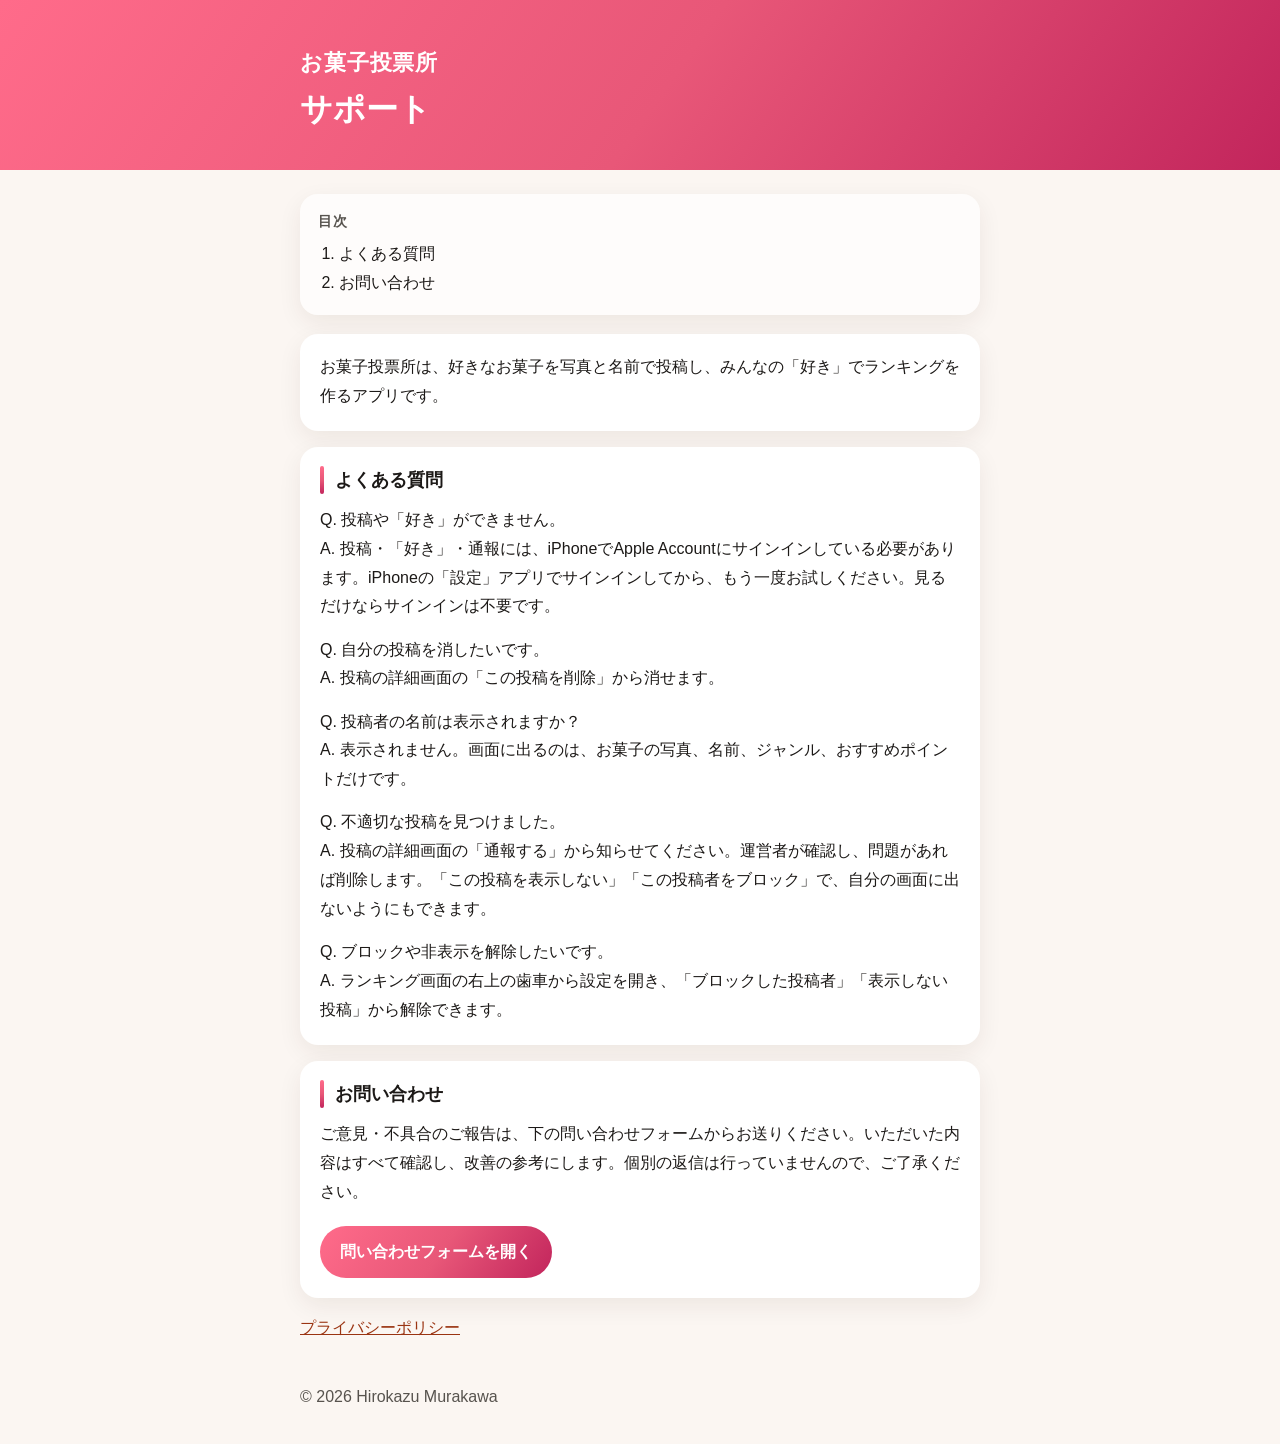
==== index.html @ 23c509de "お菓子投票所のサポートページとプライバシーポリシーを追加 Co-authored-by: Cursor <cursoragent@cursor.com>" ====
<!DOCTYPE html>
<html lang="ja">
<head>
  <meta charset="utf-8">
  <meta name="viewport" content="width=device-width, initial-scale=1">
  <title>サポート - お菓子投票所</title>
  <link rel="stylesheet" href="assets/style.css">
</head>
<body>
  <header class="site-header">
    <div class="wrap">
      <p class="app-name">お菓子投票所</p>
      <h1>サポート</h1>
    </div>
  </header>

  <main class="wrap">
    <nav class="toc" aria-label="目次">
      <p>目次</p>
      <ol>
        <li><a href="#faq">よくある質問</a></li>
        <li><a href="#contact">お問い合わせ</a></li>
      </ol>
    </nav>

    <section class="card">
      <p>お菓子投票所は、好きなお菓子を写真と名前で投稿し、みんなの「好き」でランキングを作るアプリです。</p>
    </section>

    <section class="card" id="faq">
      <h2>よくある質問</h2>
      <p>Q. 投稿や「好き」ができません。<br>A. 投稿・「好き」・通報には、iPhoneでApple Accountにサインインしている必要があります。iPhoneの「設定」アプリでサインインしてから、もう一度お試しください。見るだけならサインインは不要です。</p>
      <p>Q. 自分の投稿を消したいです。<br>A. 投稿の詳細画面の「この投稿を削除」から消せます。</p>
      <p>Q. 投稿者の名前は表示されますか？<br>A. 表示されません。画面に出るのは、お菓子の写真、名前、ジャンル、おすすめポイントだけです。</p>
      <p>Q. 不適切な投稿を見つけました。<br>A. 投稿の詳細画面の「通報する」から知らせてください。運営者が確認し、問題があれば削除します。「この投稿を表示しない」「この投稿者をブロック」で、自分の画面に出ないようにもできます。</p>
      <p>Q. ブロックや非表示を解除したいです。<br>A. ランキング画面の右上の歯車から設定を開き、「ブロックした投稿者」「表示しない投稿」から解除できます。</p>
    </section>

    <section class="card" id="contact">
      <h2>お問い合わせ</h2>
      <p>ご意見・不具合のご報告は、下の問い合わせフォームからお送りください。いただいた内容はすべて確認し、改善の参考にします。個別の返信は行っていませんので、ご了承ください。</p>
      <p><a class="button" href="https://forms.gle/LdUSMGVDYRxPjCPt6">問い合わせフォームを開く</a></p>
    </section>

    <p class="page-links"><a href="privacy.html">プライバシーポリシー</a></p>
  </main>

  <footer class="site-footer">
    <div class="wrap">
      <p>© 2026 Hirokazu Murakawa</p>
    </div>
  </footer>
</body>
</html>
---- assets/style.css ----
/* 色は変数だけ変えれば、別アプリの同じレイアウトに使える。 */
:root {
  --accent-start: #ff6b8a;
  --accent-mid: #e85778;
  --accent-end: #c2255c;
  --page-bg: #fbf6f2;
  --card-bg: #ffffff;
  --text: #1c1917;
  --muted: #57534e;
  --link: #9a3412;
  --shadow: 0 8px 24px rgba(60, 30, 20, 0.07);
  --toc-bg: rgba(255, 255, 255, 0.72);
}

@media (prefers-color-scheme: dark) {
  :root {
    --page-bg: #0c1730;
    --card-bg: #172544;
    --text: #f4f0e8;
    --muted: #d5d0c6;
    --link: #ffc2a8;
    --shadow: 0 10px 28px rgba(0, 0, 0, 0.28);
    --toc-bg: rgba(23, 37, 68, 0.9);
  }
}

* { box-sizing: border-box; }

html { scroll-behavior: smooth; }

@media (prefers-reduced-motion: reduce) {
  html { scroll-behavior: auto; }
}

body {
  margin: 0;
  background: var(--page-bg);
  color: var(--text);
  font-family: -apple-system, "Hiragino Sans", sans-serif;
  font-size: 16px;
  line-height: 1.8;
}

.wrap {
  max-width: 720px;
  margin: 0 auto;
  padding: 0 1.25rem;
}

.site-header {
  background: linear-gradient(125deg, var(--accent-start), var(--accent-mid) 52%, var(--accent-end));
  color: #fff;
}

.site-header .wrap {
  padding-top: 2.75rem;
  padding-bottom: 2.4rem;
}

.app-name {
  margin: 0 0 0.35rem;
  font-size: 1.35rem;
  font-weight: 700;
  letter-spacing: 0.04em;
}

h1 {
  margin: 0;
  font-size: 2rem;
  line-height: 1.35;
  font-weight: 700;
}

.dates {
  margin: 1rem 0 0;
  font-size: 0.95rem;
  line-height: 1.7;
  color: rgba(255, 255, 255, 0.92);
}

main.wrap {
  padding-top: 1.5rem;
  padding-bottom: 2.5rem;
}

.toc {
  margin: 0 0 1.15rem;
  padding: 1rem 1.15rem 1.1rem;
  background: var(--toc-bg);
  border-radius: 18px;
  box-shadow: var(--shadow);
}

.toc p {
  margin: 0 0 0.35rem;
  font-size: 0.85rem;
  font-weight: 700;
  letter-spacing: 0.08em;
  color: var(--muted);
}

.toc ol {
  margin: 0;
  padding-left: 1.3rem;
}

.toc a {
  color: var(--text);
  text-decoration: none;
}

.toc a:hover,
.toc a:focus-visible {
  color: var(--accent-mid);
}

.card {
  margin: 0 0 1rem;
  padding: 1.2rem 1.25rem 1.3rem;
  background: var(--card-bg);
  border-radius: 18px;
  box-shadow: var(--shadow);
}

.card h2 {
  display: flex;
  align-items: stretch;
  gap: 0.7rem;
  margin: 0 0 0.75rem;
  font-size: 1.15rem;
  line-height: 1.5;
}

.card h2::before {
  content: "";
  width: 4px;
  border-radius: 999px;
  background: linear-gradient(var(--accent-start), var(--accent-mid), var(--accent-end));
}

p, li { font-size: 16px; }

.card p { margin: 0 0 0.9rem; }
.card p:last-child { margin-bottom: 0; }

ul {
  margin: 0 0 0.9rem;
  padding-left: 1.3rem;
}

a {
  color: var(--link);
  word-break: break-all;
}

.button {
  display: inline-block;
  margin-top: 0.35rem;
  padding: 0.7rem 1.25rem;
  border-radius: 999px;
  background: linear-gradient(125deg, var(--accent-start), var(--accent-mid) 52%, var(--accent-end));
  color: #fff;
  font-weight: 700;
  text-decoration: none;
  word-break: keep-all;
}

.page-links {
  margin: 0.4rem 0 0;
}

.site-footer {
  padding-bottom: 2rem;
  color: var(--muted);
  font-size: 0.9rem;
}

.site-footer p { margin: 0; }

section[id] { scroll-margin-top: 1rem; }
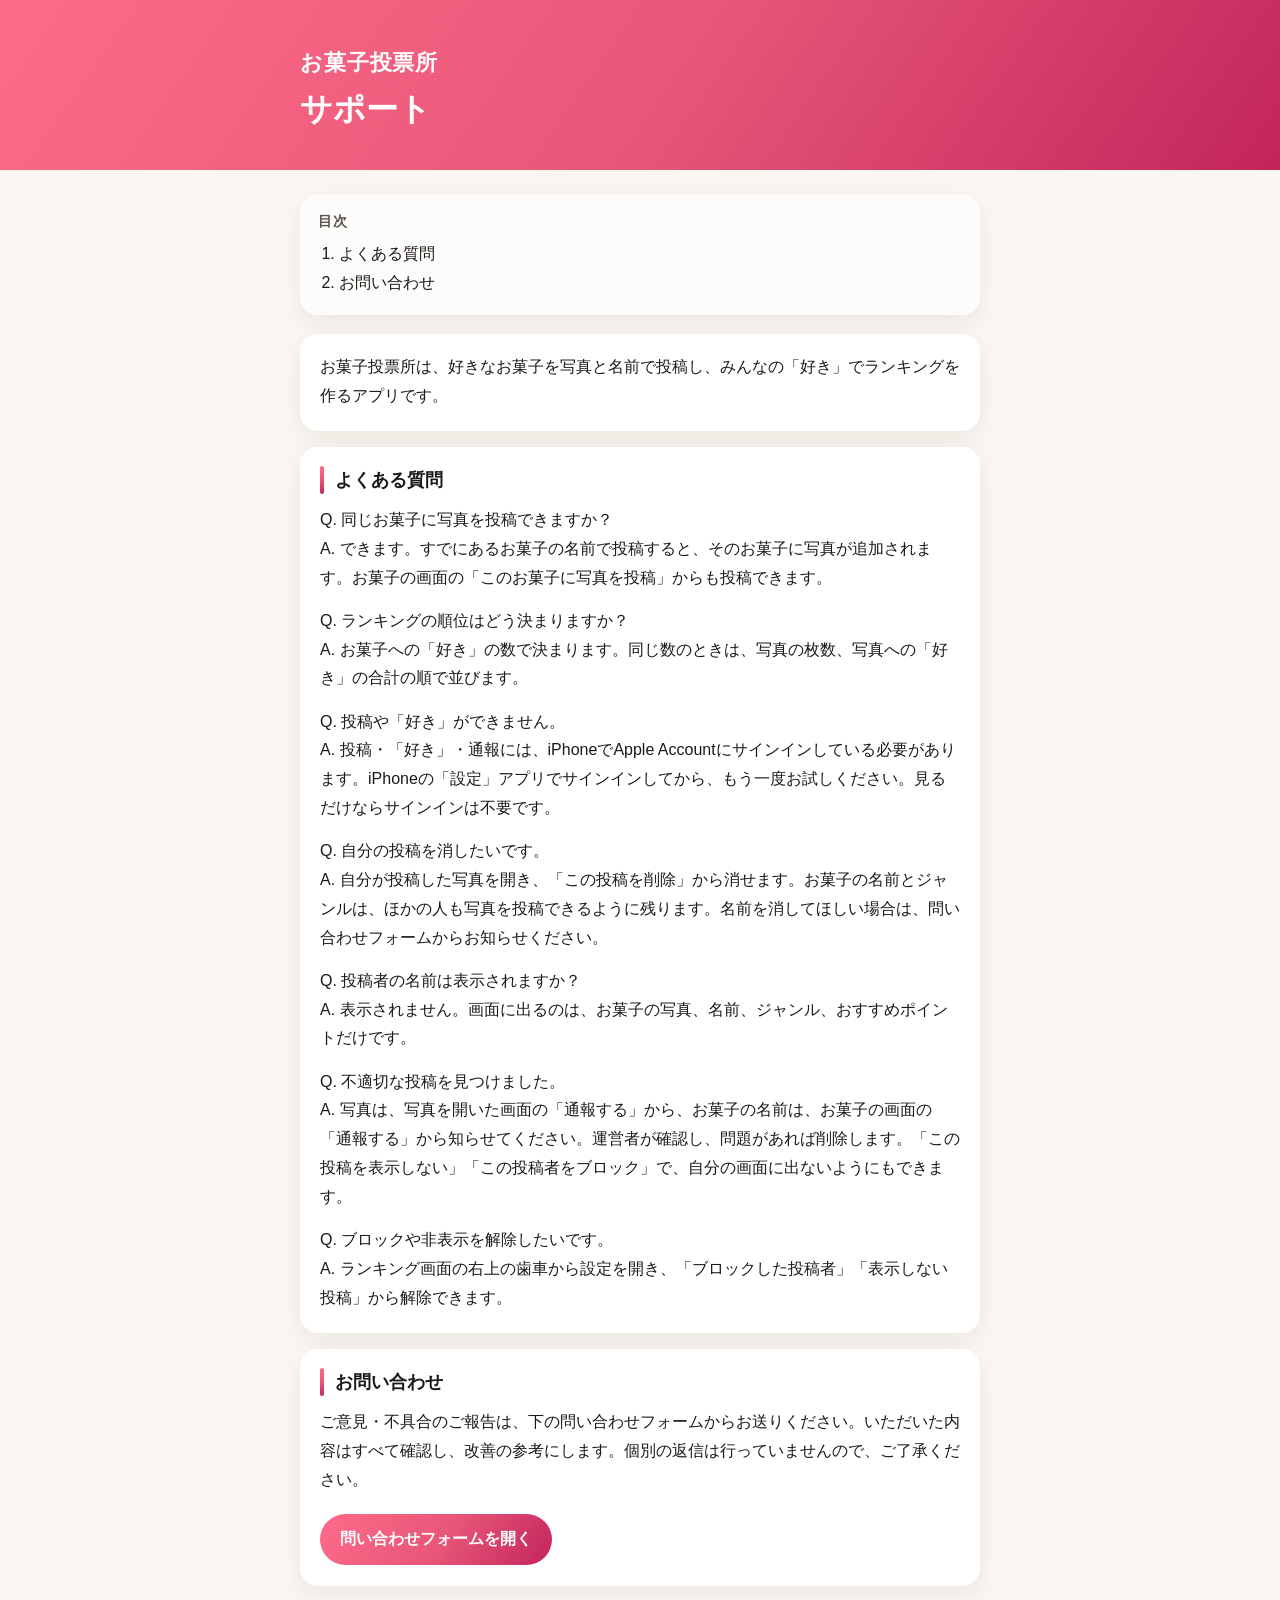
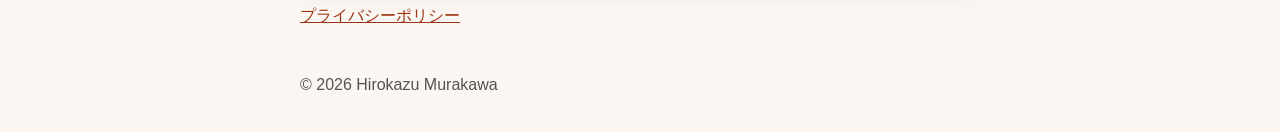
==== commit 5b93fd04: "複数写真と写真の「好き」に合わせて説明を更新 Co-authored-by: Cursor <cursoragent@cursor.com>" ====
--- a/index.html
+++ b/index.html
@@ -29,10 +29,12 @@
 
     <section class="card" id="faq">
       <h2>よくある質問</h2>
+      <p>Q. 同じお菓子に写真を投稿できますか？<br>A. できます。すでにあるお菓子の名前で投稿すると、そのお菓子に写真が追加されます。お菓子の画面の「このお菓子に写真を投稿」からも投稿できます。</p>
+      <p>Q. ランキングの順位はどう決まりますか？<br>A. お菓子への「好き」の数で決まります。同じ数のときは、写真の枚数、写真への「好き」の合計の順で並びます。</p>
       <p>Q. 投稿や「好き」ができません。<br>A. 投稿・「好き」・通報には、iPhoneでApple Accountにサインインしている必要があります。iPhoneの「設定」アプリでサインインしてから、もう一度お試しください。見るだけならサインインは不要です。</p>
-      <p>Q. 自分の投稿を消したいです。<br>A. 投稿の詳細画面の「この投稿を削除」から消せます。</p>
+      <p>Q. 自分の投稿を消したいです。<br>A. 自分が投稿した写真を開き、「この投稿を削除」から消せます。お菓子の名前とジャンルは、ほかの人も写真を投稿できるように残ります。名前を消してほしい場合は、問い合わせフォームからお知らせください。</p>
       <p>Q. 投稿者の名前は表示されますか？<br>A. 表示されません。画面に出るのは、お菓子の写真、名前、ジャンル、おすすめポイントだけです。</p>
-      <p>Q. 不適切な投稿を見つけました。<br>A. 投稿の詳細画面の「通報する」から知らせてください。運営者が確認し、問題があれば削除します。「この投稿を表示しない」「この投稿者をブロック」で、自分の画面に出ないようにもできます。</p>
+      <p>Q. 不適切な投稿を見つけました。<br>A. 写真は、写真を開いた画面の「通報する」から、お菓子の名前は、お菓子の画面の「通報する」から知らせてください。運営者が確認し、問題があれば削除します。「この投稿を表示しない」「この投稿者をブロック」で、自分の画面に出ないようにもできます。</p>
       <p>Q. ブロックや非表示を解除したいです。<br>A. ランキング画面の右上の歯車から設定を開き、「ブロックした投稿者」「表示しない投稿」から解除できます。</p>
     </section>
 
